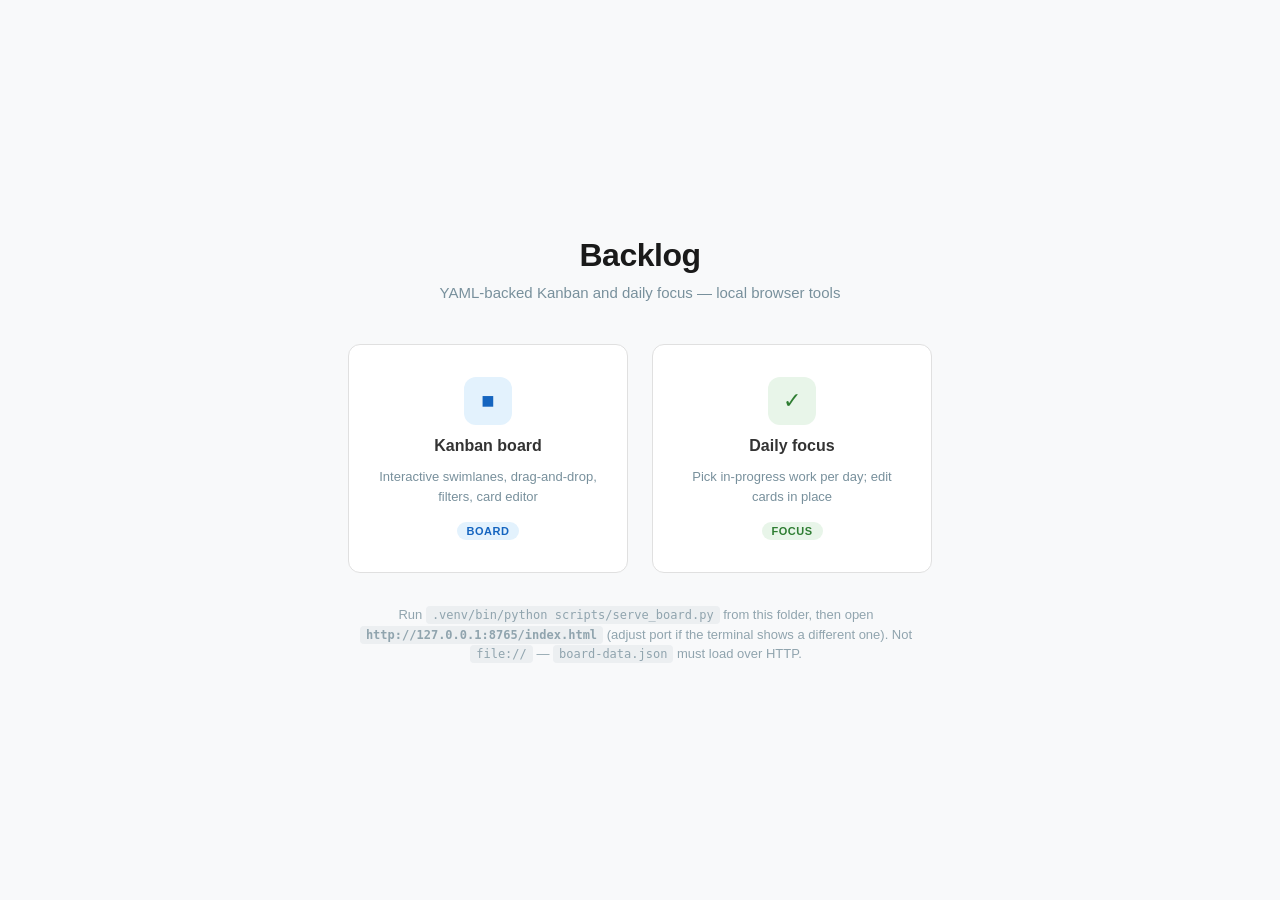
==== index.html @ ee98f16b "Backlog browser tool: board, daily focus, local cards, serve scripts Made-with: Cursor" ====
<!DOCTYPE html>
<html lang="en">
<head>
<meta charset="utf-8">
<meta name="viewport" content="width=device-width, initial-scale=1">
<title>Backlog</title>
<style>
*,*::before,*::after{box-sizing:border-box;margin:0;padding:0}
body{font-family:-apple-system,BlinkMacSystemFont,'Segoe UI',Roboto,Helvetica,Arial,sans-serif;background:#f8f9fa;color:#333;min-height:100vh;display:flex;flex-direction:column;align-items:center;justify-content:center}
.container{text-align:center;max-width:1000px;padding:40px 24px}
h1{font-size:32px;font-weight:700;color:#1a1a1a;letter-spacing:-.5px}
.subtitle{font-size:15px;color:#78909c;margin-top:8px;line-height:1.5}
.cards{display:flex;gap:24px;margin-top:40px;flex-wrap:wrap;justify-content:center}
.card{flex:1;min-width:220px;max-width:280px;padding:32px 24px;background:#fff;border-radius:12px;border:1px solid #e0e0e0;text-decoration:none;color:#333;transition:all .2s;cursor:pointer;display:flex;flex-direction:column;align-items:center;gap:12px}
.card:hover{border-color:#90a4ae;box-shadow:0 4px 20px rgba(0,0,0,.08);transform:translateY(-2px)}
.card-icon{width:48px;height:48px;border-radius:12px;display:flex;align-items:center;justify-content:center;font-size:22px}
.card-icon.board{background:#e3f2fd;color:#1565c0}
.card-icon.focus{background:#e8f5e9;color:#2e7d32}
.card-title{font-size:16px;font-weight:600}
.card-desc{font-size:13px;color:#78909c;line-height:1.5}
.card-env{display:inline-block;padding:3px 10px;border-radius:10px;font-size:11px;font-weight:600;text-transform:uppercase;letter-spacing:.5px;margin-top:4px}
.card-env.board{background:#e3f2fd;color:#1565c0}
.card-env.focus{background:#e8f5e9;color:#2e7d32}
.hint{margin-top:32px;font-size:13px;color:#90a4ae;max-width:36rem;line-height:1.5}
.hint code{font-size:12px;background:#eceff1;padding:2px 6px;border-radius:4px}
.file-warn{display:none;margin:0 0 20px 0;max-width:40rem;padding:14px 16px;background:#ffebee;border:1px solid #ef9a9a;border-radius:10px;color:#b71c1c;font-size:14px;line-height:1.5;text-align:left}
.file-warn code{font-size:13px;background:#ffcdd2;padding:2px 6px;border-radius:4px}
.file-warn strong{display:block;margin-bottom:6px}
</style>
</head>
<body>
<div id="file-protocol-warn" class="file-warn" role="alert"></div>
<div class="container">
  <h1>Backlog</h1>
  <p class="subtitle">YAML-backed Kanban and daily focus — local browser tools</p>
  <div class="cards">
    <a class="card" href="board.html">
      <div class="card-icon board">&#9632;</div>
      <div class="card-title">Kanban board</div>
      <div class="card-desc">Interactive swimlanes, drag-and-drop, filters, card editor</div>
      <span class="card-env board">Board</span>
    </a>
    <a class="card" href="focus.html">
      <div class="card-icon focus">&#10003;</div>
      <div class="card-title">Daily focus</div>
      <div class="card-desc">Pick in-progress work per day; edit cards in place</div>
      <span class="card-env focus">Focus</span>
    </a>
  </div>
  <p class="hint">Run <code>.venv/bin/python scripts/serve_board.py</code> from this folder, then open <strong><code>http://127.0.0.1:8765/index.html</code></strong> (adjust port if the terminal shows a different one). Not <code>file://</code> — <code>board-data.json</code> must load over HTTP.</p>
</div>
<script>
(function () {
  if (location.protocol !== "file:") return;
  var el = document.getElementById("file-protocol-warn");
  if (!el) return;
  el.style.display = "block";
  el.innerHTML =
    "<strong>This page was opened from disk (file://)</strong>" +
    " — the Kanban and Daily focus pages will stay blank or broken because the browser blocks loading <code>board-data.json</code>. " +
    "In Terminal: <code>cd</code> to the <code>backlog</code> folder, run <code>.venv/bin/python scripts/serve_board.py</code>, " +
    "then use the <strong>http://127.0.0.1:…/index.html</strong> URL from that window (not double‑clicking the file).";
})();
</script>
</body>
</html>
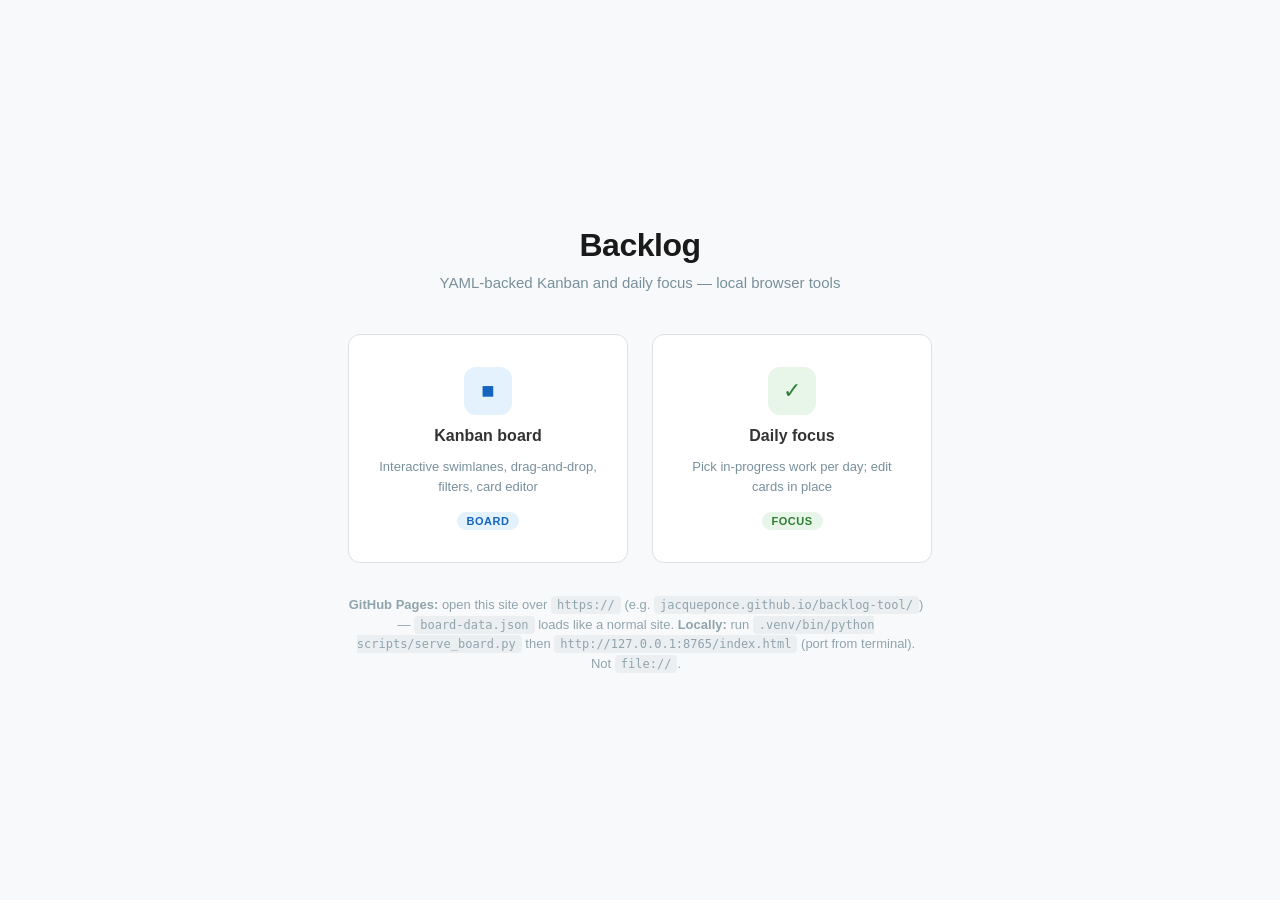
==== commit d930c254: "GitHub Pages: .nojekyll, 14-day focus roll, https hints for jacqueponce.github.io/backlog-tool Made-" ====
--- a/index.html
+++ b/index.html
@@ -47,7 +47,7 @@
       <span class="card-env focus">Focus</span>
     </a>
   </div>
-  <p class="hint">Run <code>.venv/bin/python scripts/serve_board.py</code> from this folder, then open <strong><code>http://127.0.0.1:8765/index.html</code></strong> (adjust port if the terminal shows a different one). Not <code>file://</code> — <code>board-data.json</code> must load over HTTP.</p>
+  <p class="hint"><strong>GitHub Pages:</strong> open this site over <code>https://</code> (e.g. <code>jacqueponce.github.io/backlog-tool/</code>) — <code>board-data.json</code> loads like a normal site. <strong>Locally:</strong> run <code>.venv/bin/python scripts/serve_board.py</code> then <code>http://127.0.0.1:8765/index.html</code> (port from terminal). Not <code>file://</code>.</p>
 </div>
 <script>
 (function () {
@@ -59,7 +59,7 @@
     "<strong>This page was opened from disk (file://)</strong>" +
     " — the Kanban and Daily focus pages will stay blank or broken because the browser blocks loading <code>board-data.json</code>. " +
     "In Terminal: <code>cd</code> to the <code>backlog</code> folder, run <code>.venv/bin/python scripts/serve_board.py</code>, " +
-    "then use the <strong>http://127.0.0.1:…/index.html</strong> URL from that window (not double‑clicking the file).";
+    "then use the <strong>http://127.0.0.1:…/index.html</strong> URL from that window, or publish to GitHub Pages over <code>https://</code> (not double‑clicking the file).";
 })();
 </script>
 </body>
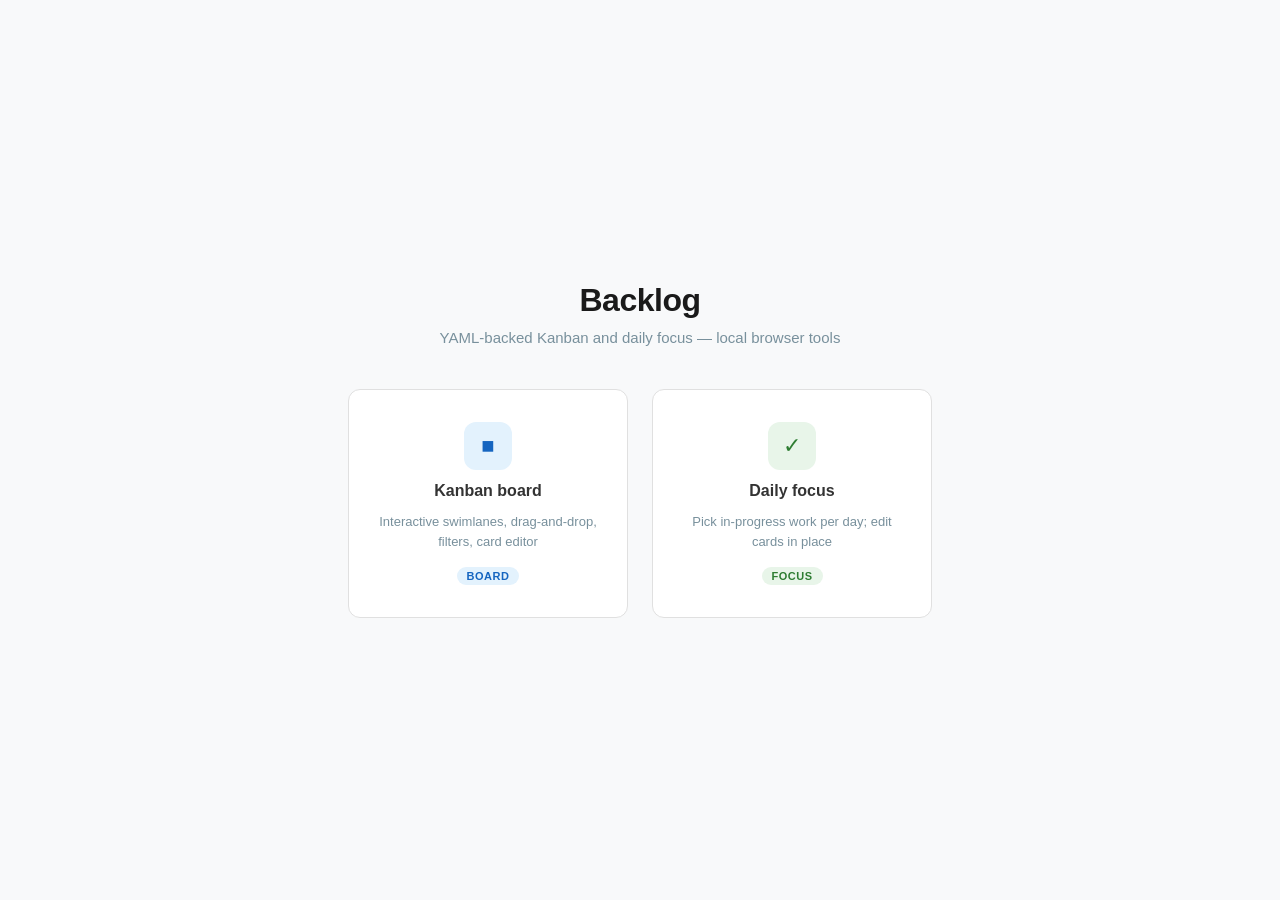
==== commit 6e1f329e: "docs: remove file:// / Finder warning paragraph from hub and board pages The static warning text abo" ====
--- a/index.html
+++ b/index.html
@@ -29,7 +29,6 @@
 </style>
 </head>
 <body>
-<div id="file-protocol-warn" class="file-warn" role="alert"></div>
 <div class="container">
   <h1>Backlog</h1>
   <p class="subtitle">YAML-backed Kanban and daily focus — local browser tools</p>
@@ -47,20 +46,6 @@
       <span class="card-env focus">Focus</span>
     </a>
   </div>
-  <p class="hint"><strong>GitHub Pages:</strong> open this site over <code>https://</code> (e.g. <code>jacqueponce.github.io/backlog-tool/</code>) — <code>board-data.json</code> loads like a normal site. <strong>Locally:</strong> run <code>.venv/bin/python scripts/serve_board.py</code> then <code>http://127.0.0.1:8765/index.html</code> (port from terminal). Not <code>file://</code>.</p>
 </div>
-<script>
-(function () {
-  if (location.protocol !== "file:") return;
-  var el = document.getElementById("file-protocol-warn");
-  if (!el) return;
-  el.style.display = "block";
-  el.innerHTML =
-    "<strong>This page was opened from disk (file://)</strong>" +
-    " — the Kanban and Daily focus pages will stay blank or broken because the browser blocks loading <code>board-data.json</code>. " +
-    "In Terminal: <code>cd</code> to the <code>backlog</code> folder, run <code>.venv/bin/python scripts/serve_board.py</code>, " +
-    "then use the <strong>http://127.0.0.1:…/index.html</strong> URL from that window, or publish to GitHub Pages over <code>https://</code> (not double‑clicking the file).";
-})();
-</script>
 </body>
 </html>
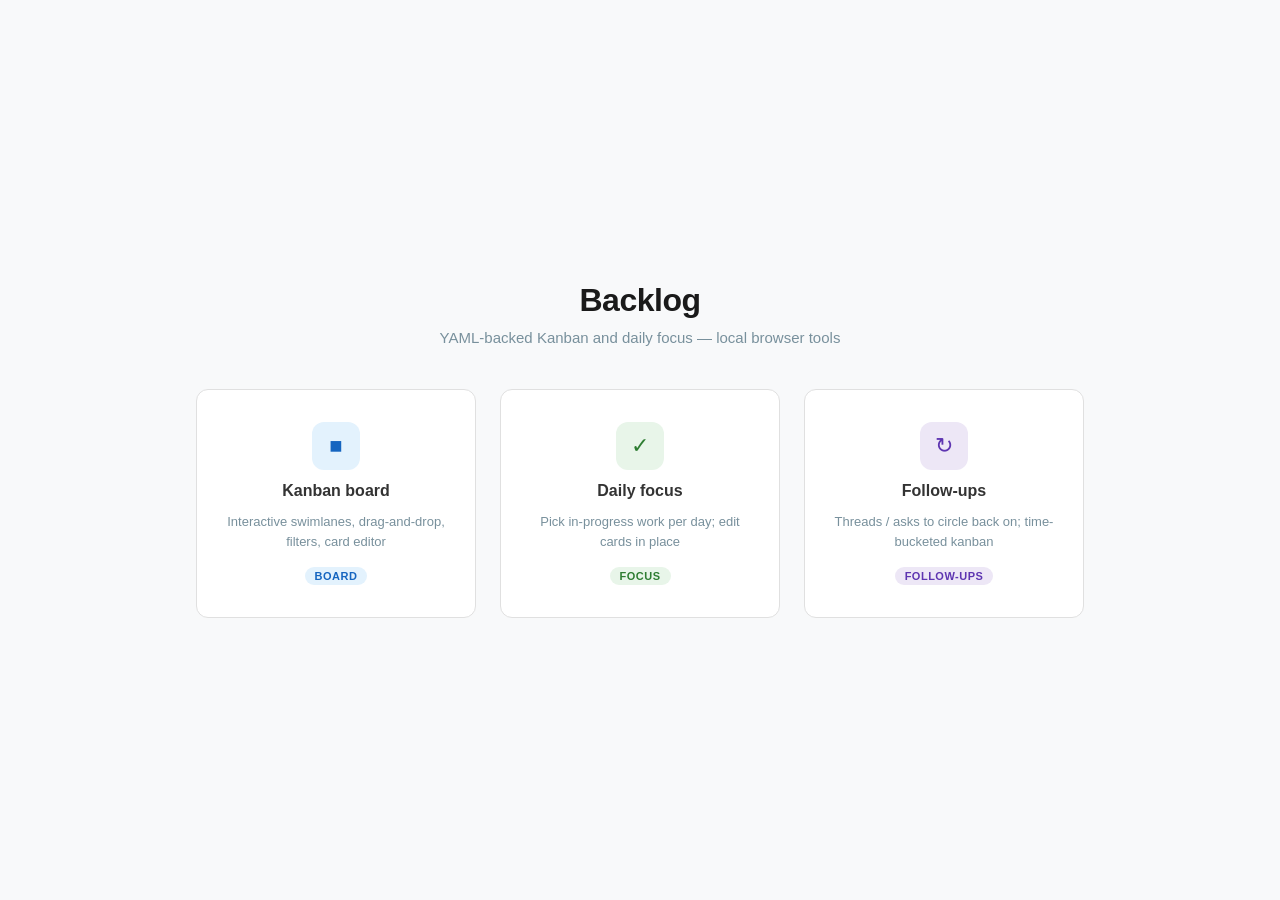
==== commit 7c2f2904: "feat(followups): add follow-up tracker sub-page - New YAML source: follow_ups.yaml (id, title, url, " ====
--- a/index.html
+++ b/index.html
@@ -16,11 +16,13 @@
 .card-icon{width:48px;height:48px;border-radius:12px;display:flex;align-items:center;justify-content:center;font-size:22px}
 .card-icon.board{background:#e3f2fd;color:#1565c0}
 .card-icon.focus{background:#e8f5e9;color:#2e7d32}
+.card-icon.followup{background:#ede7f6;color:#5e35b1}
 .card-title{font-size:16px;font-weight:600}
 .card-desc{font-size:13px;color:#78909c;line-height:1.5}
 .card-env{display:inline-block;padding:3px 10px;border-radius:10px;font-size:11px;font-weight:600;text-transform:uppercase;letter-spacing:.5px;margin-top:4px}
 .card-env.board{background:#e3f2fd;color:#1565c0}
 .card-env.focus{background:#e8f5e9;color:#2e7d32}
+.card-env.followup{background:#ede7f6;color:#5e35b1}
 .hint{margin-top:32px;font-size:13px;color:#90a4ae;max-width:36rem;line-height:1.5}
 .hint code{font-size:12px;background:#eceff1;padding:2px 6px;border-radius:4px}
 .file-warn{display:none;margin:0 0 20px 0;max-width:40rem;padding:14px 16px;background:#ffebee;border:1px solid #ef9a9a;border-radius:10px;color:#b71c1c;font-size:14px;line-height:1.5;text-align:left}
@@ -45,6 +47,12 @@
       <div class="card-desc">Pick in-progress work per day; edit cards in place</div>
       <span class="card-env focus">Focus</span>
     </a>
+    <a class="card" href="follow_ups.html">
+      <div class="card-icon followup">&#8635;</div>
+      <div class="card-title">Follow-ups</div>
+      <div class="card-desc">Threads / asks to circle back on; time-bucketed kanban</div>
+      <span class="card-env followup">Follow-ups</span>
+    </a>
   </div>
 </div>
 </body>
